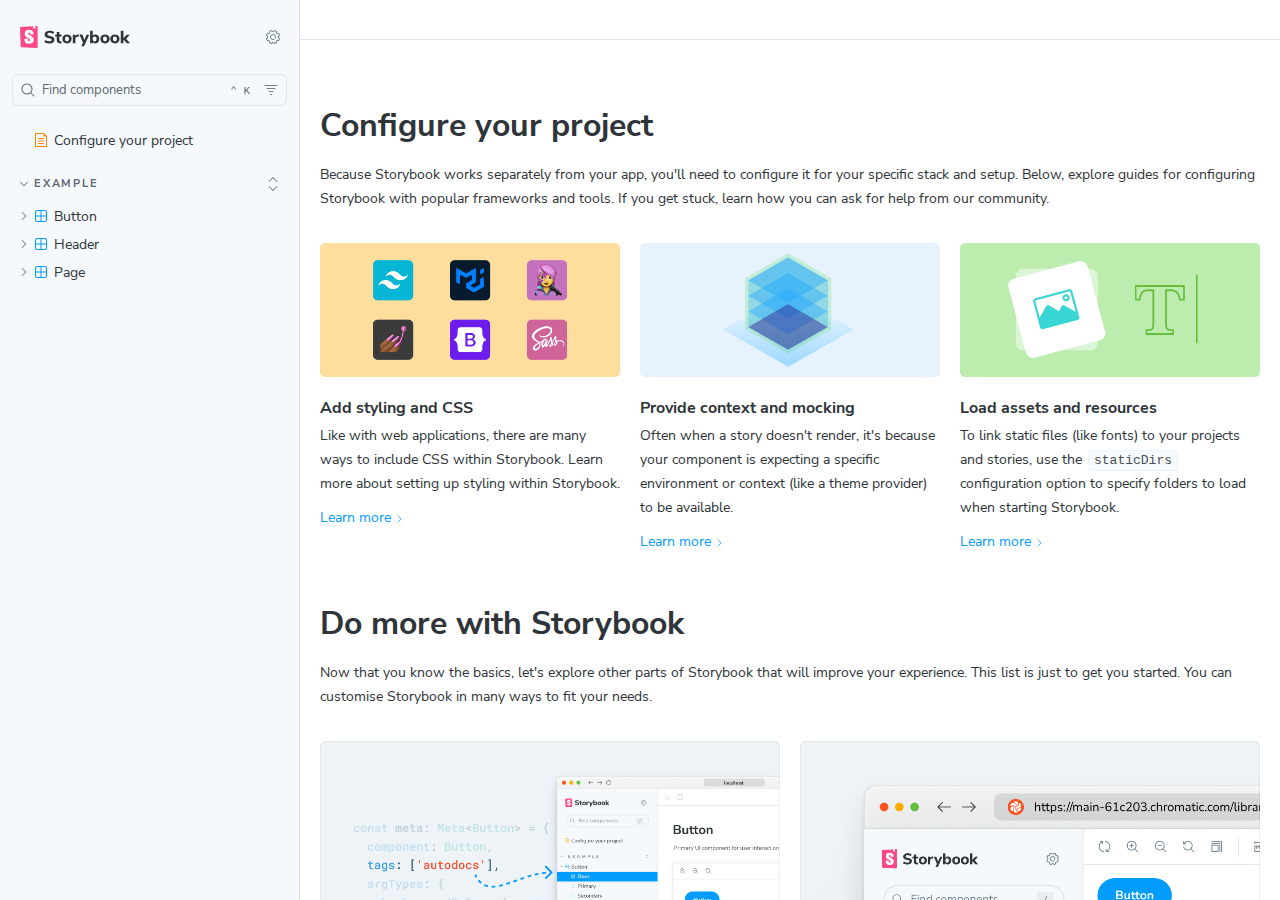
==== docs/index.html @ d2ef099c "chore: update docs" ====
<!DOCTYPE html>
<html lang="en">
  <head>
    <meta charset="utf-8" />

    <title>@storybook/angular - Storybook</title>
    <meta name="viewport" content="width=device-width, initial-scale=1, maximum-scale=1" />

    
    <link rel="icon" type="image/svg+xml" href="./favicon.svg" />
    
    <style>
      @font-face {
        font-family: 'Nunito Sans';
        font-style: normal;
        font-weight: 400;
        font-display: swap;
        src: url('./sb-common-assets/nunito-sans-regular.woff2') format('woff2');
      }

      @font-face {
        font-family: 'Nunito Sans';
        font-style: italic;
        font-weight: 400;
        font-display: swap;
        src: url('./sb-common-assets/nunito-sans-italic.woff2') format('woff2');
      }

      @font-face {
        font-family: 'Nunito Sans';
        font-style: normal;
        font-weight: 700;
        font-display: swap;
        src: url('./sb-common-assets/nunito-sans-bold.woff2') format('woff2');
      }

      @font-face {
        font-family: 'Nunito Sans';
        font-style: italic;
        font-weight: 700;
        font-display: swap;
        src: url('./sb-common-assets/nunito-sans-bold-italic.woff2') format('woff2');
      }
    </style>

    <link href="./sb-manager/runtime.js" rel="modulepreload" />

    
    <link href="./sb-addons/storybook-core-core-server-presets-0/common-manager-bundle.js" rel="modulepreload" />
    
    <link href="./sb-addons/essentials-controls-1/manager-bundle.js" rel="modulepreload" />
    
    <link href="./sb-addons/essentials-actions-2/manager-bundle.js" rel="modulepreload" />
    
    <link href="./sb-addons/essentials-docs-3/manager-bundle.js" rel="modulepreload" />
    
    <link href="./sb-addons/essentials-backgrounds-4/manager-bundle.js" rel="modulepreload" />
    
    <link href="./sb-addons/essentials-viewport-5/manager-bundle.js" rel="modulepreload" />
    
    <link href="./sb-addons/essentials-toolbars-6/manager-bundle.js" rel="modulepreload" />
    
    <link href="./sb-addons/essentials-measure-7/manager-bundle.js" rel="modulepreload" />
    
    <link href="./sb-addons/essentials-outline-8/manager-bundle.js" rel="modulepreload" />
    
    <link href="./sb-addons/onboarding-9/manager-bundle.js" rel="modulepreload" />
    
    <link href="./sb-addons/interactions-10/manager-bundle.js" rel="modulepreload" />
       

    <style>
      #storybook-root[hidden] {
        display: none !important;
      }
    </style>

    
  </head>
  <body>
    <div id="root"></div>

    
    <script>
      
        
          window['FEATURES'] = {
  "argTypeTargetsV7": true,
  "legacyDecoratorFileOrder": false,
  "disallowImplicitActionsInRenderV8": true
};
        
      
        
          window['REFS'] = {};
        
      
        
          window['LOGLEVEL'] = "info";
        
      
        
          window['DOCS_OPTIONS'] = {
  "defaultName": "Docs",
  "autodocs": "tag"
};
        
      
        
          window['CONFIG_TYPE'] = "PRODUCTION";
        
      
        
      
        
      
        
          window['TAGS_OPTIONS'] = {
  "dev-only": {
    "excludeFromDocsStories": true
  },
  "docs-only": {
    "excludeFromSidebar": true
  },
  "test-only": {
    "excludeFromSidebar": true,
    "excludeFromDocsStories": true
  }
};
        
      
        
          window['STORYBOOK_RENDERER'] = "angular";
        
      
        
          window['STORYBOOK_BUILDER'] = "@storybook/builder-webpack5";
        
      
        
          window['STORYBOOK_FRAMEWORK'] = "@storybook/angular";
        
      
    </script>
    

    <script type="module">
      import './sb-manager/globals-runtime.js';
      
      
        import './sb-addons/storybook-core-core-server-presets-0/common-manager-bundle.js';
      
        import './sb-addons/essentials-controls-1/manager-bundle.js';
      
        import './sb-addons/essentials-actions-2/manager-bundle.js';
      
        import './sb-addons/essentials-docs-3/manager-bundle.js';
      
        import './sb-addons/essentials-backgrounds-4/manager-bundle.js';
      
        import './sb-addons/essentials-viewport-5/manager-bundle.js';
      
        import './sb-addons/essentials-toolbars-6/manager-bundle.js';
      
        import './sb-addons/essentials-measure-7/manager-bundle.js';
      
        import './sb-addons/essentials-outline-8/manager-bundle.js';
      
        import './sb-addons/onboarding-9/manager-bundle.js';
      
        import './sb-addons/interactions-10/manager-bundle.js';
      
      
      import './sb-manager/runtime.js';
    </script>
  </body>
</html>
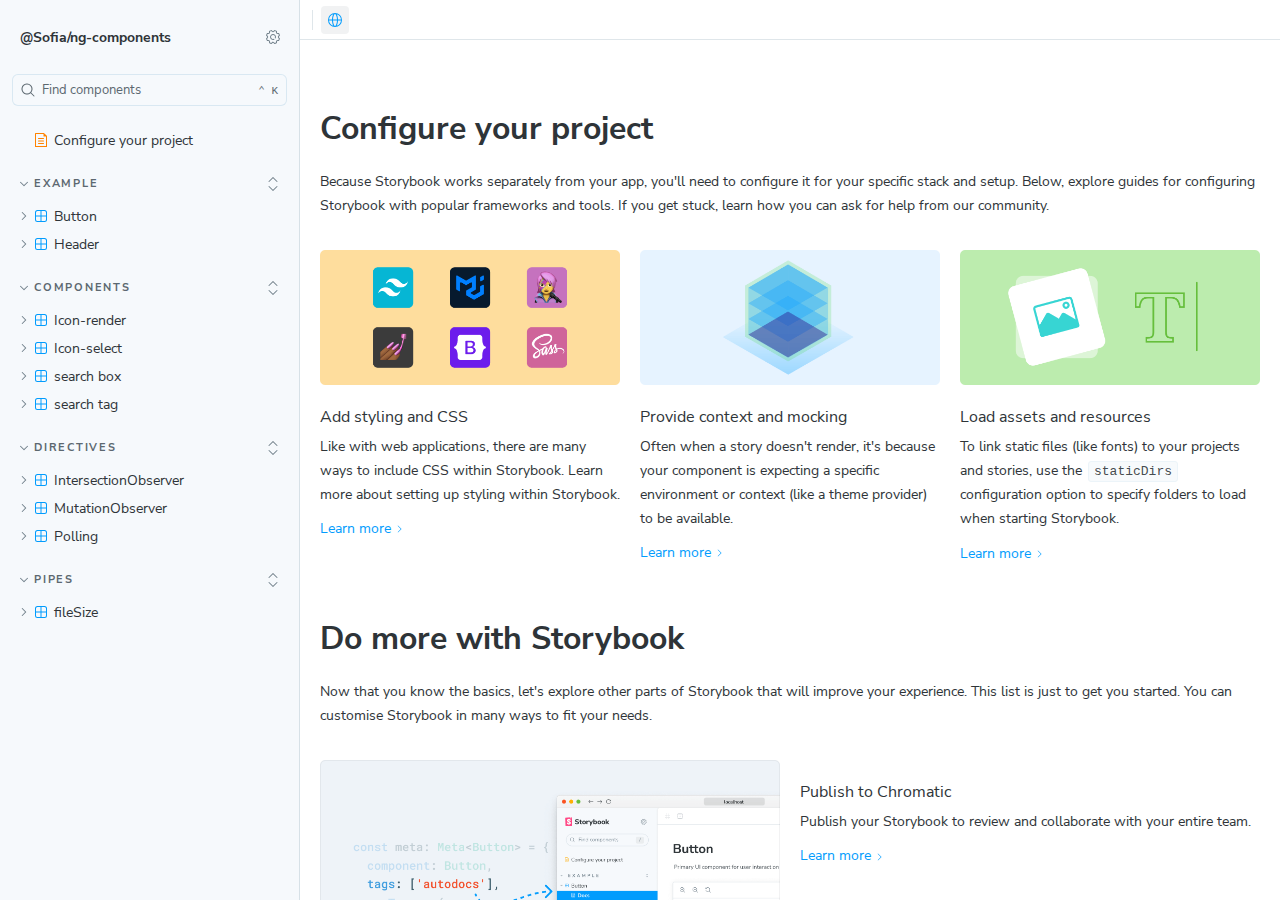
==== commit 70498ba5: "feat: add utils and build docs" ====
--- a/docs/index.html
+++ b/docs/index.html
@@ -67,6 +67,8 @@
     <link href="./sb-addons/onboarding-9/manager-bundle.js" rel="modulepreload" />
     
     <link href="./sb-addons/interactions-10/manager-bundle.js" rel="modulepreload" />
+    
+    <link href="./sb-addons/storybook-11/manager-bundle.js" rel="modulepreload" />
        
 
     <style>
@@ -170,6 +172,8 @@
       
         import './sb-addons/interactions-10/manager-bundle.js';
       
+        import './sb-addons/storybook-11/manager-bundle.js';
+      
       
       import './sb-manager/runtime.js';
     </script>
